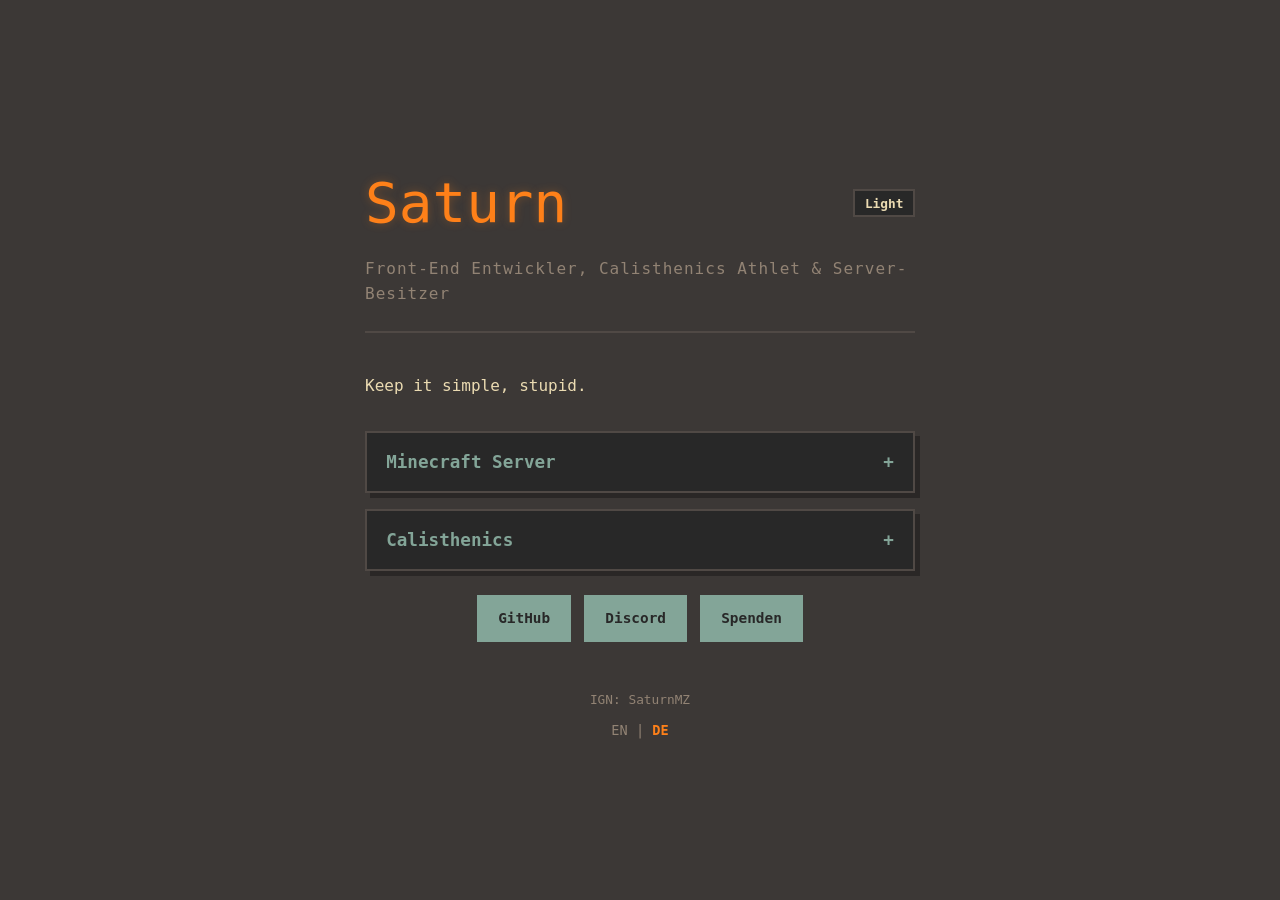
==== index_de.html @ 4aec8201 "Update index_de.html" ====
<!DOCTYPE html>
<html lang="de">
<head>
    <meta charset="UTF-8">
    <meta name="viewport" content="width=device-width, initial-scale=1.0">
    <title>Saturn | Portfolio</title>
    <link rel="stylesheet" href="style.css">
</head>
<body>

    <div class="container">
        <header>
            <div class="top-bar">
                <h1 class="glow">Saturn</h1>
                <button id="theme-btn" class="theme-toggle" onclick="toggleTheme()">Light</button>
            </div>
            <p class="subtitle">Front-End Entwickler, Calisthenics Athlet & Server-Besitzer</p>
        </header>

        <main>
            <section class="about">
                <p>Keep it simple, stupid.</p>
            </section>

            <!-- Erster Button -->
            <div class="expandable-container">
                <button class="expand-btn" onclick="toggleExpand(this)">
                    <span>Minecraft Server</span>
                    <span class="icon">+</span>
                </button>
                <div class="expand-content">
                    <div class="content-inner">
                        <p>Tritt <strong>SchnitzelSMP</strong> bei, einem Community-Survival-Factions-Server für Java & Bedrock.</p>
                        
                        <div class="ip-box">
                            <code>play.schnitzelsmp.eu</code>
                        </div>
                        
                        <p style="margin-bottom: 10px;"><strong>Version:</strong> 26.1.2+</p>
                        <p style="margin-bottom: 10px;"><strong>Über den Server</strong></p>
                        <p style="margin-bottom: 30px;">SchnitzelSMP runs on PaperMC version 26.1.2 but allows for players on newer versions of the game to join thanks to Via Version. We are additionally using a Lifesteal Plugins paired with many custom Enchants to provide an authentic Factions experience. Currently most of our Plugins are configured public Plugins but that will change as soon as we are able to expand our budget & my proficiency in Java improves.</p>
                        <p><strong>Tritt meinem Discord bei oder kontaktiere mich unter support@schnitzelsmp.eu für weitere Informationen.</strong></p>
                        <p class="small">Hinweis: Falls du Verbindungsprobleme hast, stelle sicher, dass dein Client IPv6 unterstützt, oder nutze unsere Proxy-Adresse.</p>
                    </div>
                </div>
            </div>

            <!-- Zweiter Button -->
            <div class="expandable-container">
                <button class="expand-btn" onclick="toggleExpand(this)">
                    <span>Calisthenics</span>
                    <span class="icon">+</span>
                </button>
                <div class="expand-content">
                    <div class="content-inner">
                        <p><strong>Hintergrundgeschichte</strong></p>
                        <p style="margin-bottom: 30px;">Meine Reise in dem Sport, der gemeinhin als Calisthenics oder Street Workout bezeichnet wird, begann ursprünglich im April 2025. Bis zu diesem Zeitpunkt hatte ich zwar schon einfache Dinge wie Liegestütze gemacht, es aber nie besonders ernst genommen. Die Dinge begannen sich jedoch zu ändern, als ich Ende April eine Urlaubsreise nach Portugal machte und in den sozialen Medien ein Video von jemandem sah, der einen Handstand machte. Das spornte mich an, sodass ich durch tägliches Üben innerhalb der nächsten zwei Wochen den Handstand meisterte. Danach strebte ich nach mehr und habe seitdem viele weitere Skills freigeschaltet.</p>
                        <p><strong>Skills</strong></p>
                        <p style="margin-bottom: 30px;">Handstand, Handstand-Liegestütz (Normal, 90 Grad, Klatschen, Archer, Tiger Bent), Half Lay Planche, Deadpress zum Handstand, Full Planche, Full Planche Press, Full Planche Pushup, Einarmiger Klimmzug</p>
                        <p class="small">Wenn du weitere Fragen zu meiner Reise hast, kontaktiere mich bitte auf Discord oder über support@saturndev.de</p>
                    </div>
                </div>
            </div>

            <section class="links">
                <a href="https://github.com" class="link-card" target="_blank" rel="noopener noreferrer">GitHub</a>
                <a href="https://discord.gg" class="link-card" target="_blank" rel="noopener noreferrer">Discord</a>
                <a href="https://schnitzelsmp.eu" class="link-card" target="_blank" rel="noopener noreferrer">Spenden</a>
            </section>
        </main>

        <footer>
            <p>IGN: SaturnMZ</p>
            <!-- Sprachwechsler im Footer (?lang=en Parameter angehängt) -->
            <div class="lang-switcher" style="margin-top: 10px; font-family: inherit; font-size: 0.85rem;">
                <a href="index.html?lang=en" style="color: var(--gray-sub); text-decoration: none;">EN</a> | <span style="color: var(--accent-orange); font-weight: bold;">DE</span>
            </div>
        </footer>
    </div>

    <script src="script.js"></script>
</body>
</html>
---- style.css ----
/* Gruvbox Master-Variablen (Hintergrund getauscht auf Dark1) */
:root {
    --bg-main: #3c3836;       /* Gruvbox Dark1 (Haupt-Hintergrund) */
    --bg-element: #282828;    /* Gruvbox Dark0 (Innere Boxen / Buttons) */
    --bg-border: #504945;     /* Gruvbox Dark2 (Kanten & Rahmen) */
    --fg-text: #ebdbb2;       /* Gruvbox Light1 (Standard Text) */
    --gray-sub: #928374;      /* Gruvbox Grau */
    --accent-blue: #83a598;   /* Gruvbox Blau */
    --accent-orange: #fe8019; /* Gruvbox Orange */
    --accent-yellow: #fabd2f; /* Gruvbox Gelb */
    --accent-green: #b8bb26;  /* Gruvbox Grün */
}

/* Gruvbox Light Mode Überschreibungen */
[data-theme="light"] {
    --bg-main: #ebdbb2;       /* Gruvbox Light1 */
    --bg-element: #fbf1c7;    /* Gruvbox Light0 */
    --bg-border: #d5c4a1;     /* Gruvbox Light2 */
    --fg-text: #282828;       /* Gruvbox Dark0 */
    --gray-sub: #7c6f64;
    --accent-blue: #458588;
    --accent-orange: #d65d0e;
    --accent-yellow: #b8971a;
    --accent-green: #98971a;
}

* {
    margin: 0;
    padding: 0;
    box-sizing: border-box;
}

body {
    background-color: var(--bg-main);
    color: var(--fg-text);
    font-family: 'JetBrains Mono', monospace;
    display: flex;
    justify-content: center;
    align-items: center;
    min-height: 100vh;
    line-height: 1.6;
    padding: 20px;
    transition: background-color 0.2s ease, color 0.2s ease;
}

.container {
    width: 100%;
    max-width: 550px;
    text-align: center;
}

header {
    margin-bottom: 2.5rem;
    border-bottom: 2px solid var(--bg-border);
    padding-bottom: 1.5rem;
}

.top-bar {
    display: flex;
    justify-content: space-between;
    align-items: center;
    margin-bottom: 0.5rem;
}


.glow {
    color: var(--accent-orange);
    font-size: 3.5rem;
    text-shadow: 0 0 10px rgba(254, 128, 25, 0.3);
    margin: 0;
    font-weight: normal;
}

.theme-toggle {
    font-size: 0.8rem;
    padding: 0.3rem 0.6rem;
    background-color: var(--bg-element);
    border: 2px solid var(--bg-border);
    color: var(--fg-text);
    font-family: inherit;
    font-weight: bold;
    cursor: pointer;
    border-radius: 0px;
    transition: all 0.15s ease-in-out;
}

.theme-toggle:hover {
    border-color: var(--accent-blue);
    color: var(--accent-yellow);
    background-color: var(--bg-border);
}

.subtitle {
    color: var(--gray-sub);
    font-size: 1rem;
    letter-spacing: 1px;
    text-align: left;
    margin-top: 0.5rem;
}

.about {
    margin-bottom: 2rem;
    color: var(--fg-text);
    text-align: left;
}

/* Expandable Tab (Harte Kanten & Box-Schatten) */
.expandable-container {
    background-color: var(--bg-element);
    border-radius: 0px;
    overflow: hidden;
    margin-bottom: 1rem;
    border: 2px solid var(--bg-border);
    box-shadow: 5px 5px 0px rgba(0, 0, 0, 0.3);
    transition: border-color 0.2s, background-color 0.2s;
}

.expand-btn {
    width: 100%;
    padding: 1.2rem;
    background: none;
    border: none;
    color: var(--accent-blue);
    font-family: inherit;
    font-size: 1.1rem;
    font-weight: bold;
    cursor: pointer;
    display: flex;
    justify-content: space-between;
    align-items: center;
    transition: background-color 0.2s, color 0.2s;
}

.expand-btn:hover {
    background-color: var(--bg-border);
    color: var(--accent-yellow);
}

.expand-content {
    max-height: 0;
    overflow: hidden;
    transition: max-height 0.4s cubic-bezier(0, 1, 0, 1);
    background-color: var(--bg-main);
}

.content-inner {
    padding: 1.5rem;
    text-align: left;
    border-top: 2px solid var(--bg-border);
}

/* IP-Box (Harte Kanten) */
.ip-box {
    background-color: var(--bg-element);
    padding: 0.8rem;
    border-radius: 0px;
    margin: 1.2rem 0;
    text-align: center;
    border: 2px solid var(--accent-blue);
}

.ip-box code {
    color: var(--accent-green);
    font-size: 1.1rem;
}

/* Links (Harte Kanten & Block-Verschiebung) */
.links {
    display: flex;
    gap: 0.8rem;
    justify-content: center;
    flex-wrap: wrap;
    margin-top: 1.5rem;
}

.link-card {
    text-decoration: none;
    color: var(--bg-element);
    background-color: var(--accent-blue);
    padding: 0.6rem 1.2rem;
    border-radius: 0px;
    font-weight: bold;
    font-size: 0.9rem;
    border: 2px solid transparent;
    transition: all 0.15s ease-in-out;
}

.link-card:hover {
    transform: translate(-2px, -2px);
    background-color: var(--accent-yellow);
    box-shadow: 4px 4px 0px var(--accent-orange);
}

footer {
    margin-top: 3rem;
    font-size: 0.8rem;
    color: var(--gray-sub);
}

.small {
    font-size: 0.75rem;
    color: var(--gray-sub);
    margin-top: 10px;
}
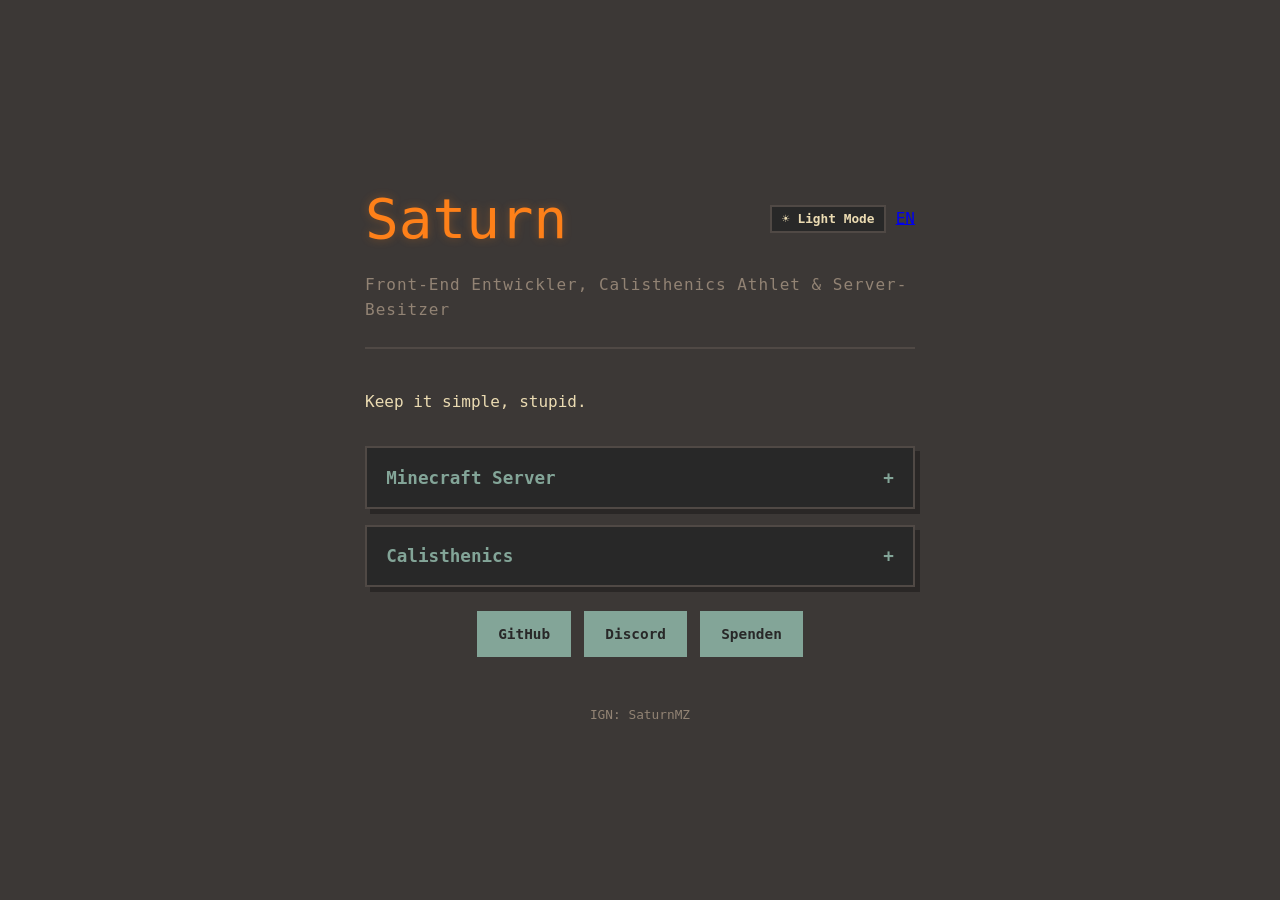
==== commit a5ee243d: "Update index_de.html" ====
--- a/index_de.html
+++ b/index_de.html
@@ -12,7 +12,10 @@
         <header>
             <div class="top-bar">
                 <h1 class="glow">Saturn</h1>
-                <button id="theme-btn" class="theme-toggle" onclick="toggleTheme()">Light</button>
+                <div class="header-controls">
+                    <button id="theme-btn" class="theme-toggle">☀️ Light Mode</button>
+                    <a href="index.html?lang=en" class="lang-btn">EN</a>
+                </div>
             </div>
             <p class="subtitle">Front-End Entwickler, Calisthenics Athlet & Server-Besitzer</p>
         </header>
@@ -38,7 +41,7 @@
                         
                         <p style="margin-bottom: 10px;"><strong>Version:</strong> 26.1.2+</p>
                         <p style="margin-bottom: 10px;"><strong>Über den Server</strong></p>
-                        <p style="margin-bottom: 30px;">SchnitzelSMP runs on PaperMC version 26.1.2 but allows for players on newer versions of the game to join thanks to Via Version. We are additionally using a Lifesteal Plugins paired with many custom Enchants to provide an authentic Factions experience. Currently most of our Plugins are configured public Plugins but that will change as soon as we are able to expand our budget & my proficiency in Java improves.</p>
+                        <p style="margin-bottom: 30px;">SchnitzelSMP läuft auf der PaperMC-Version 26.1.2, erlaubt es aber Spielern auf neueren Versionen des Spiels beizutreten – dank ViaVersion. Zusätzlich nutzen wir ein Lifesteal-Plugin gepaart mit vielen maßgeschneiderten Enchants, um ein authentisches Factions-Erlebnis zu bieten. Derzeit sind die meisten unserer Plugins öffentlich konfiguriert. Das wird sich jedoch ändern, sobald wir unser Budget erweitern können und sich meine Kenntnisse in Java verbessern.</p>
                         <p><strong>Tritt meinem Discord bei oder kontaktiere mich unter support@schnitzelsmp.eu für weitere Informationen.</strong></p>
                         <p class="small">Hinweis: Falls du Verbindungsprobleme hast, stelle sicher, dass dein Client IPv6 unterstützt, oder nutze unsere Proxy-Adresse.</p>
                     </div>
@@ -71,10 +74,6 @@
 
         <footer>
             <p>IGN: SaturnMZ</p>
-            <!-- Sprachwechsler im Footer (?lang=en Parameter angehängt) -->
-            <div class="lang-switcher" style="margin-top: 10px; font-family: inherit; font-size: 0.85rem;">
-                <a href="index.html?lang=en" style="color: var(--gray-sub); text-decoration: none;">EN</a> | <span style="color: var(--accent-orange); font-weight: bold;">DE</span>
-            </div>
         </footer>
     </div>
 
--- a/style.css
+++ b/style.css
@@ -201,4 +201,9 @@
     font-size: 0.75rem;
     color: var(--gray-sub);
     margin-top: 10px;
-}
+
+.lang-switcher a:hover {
+    color: var(--accent-yellow) !important;
+}
+
+}
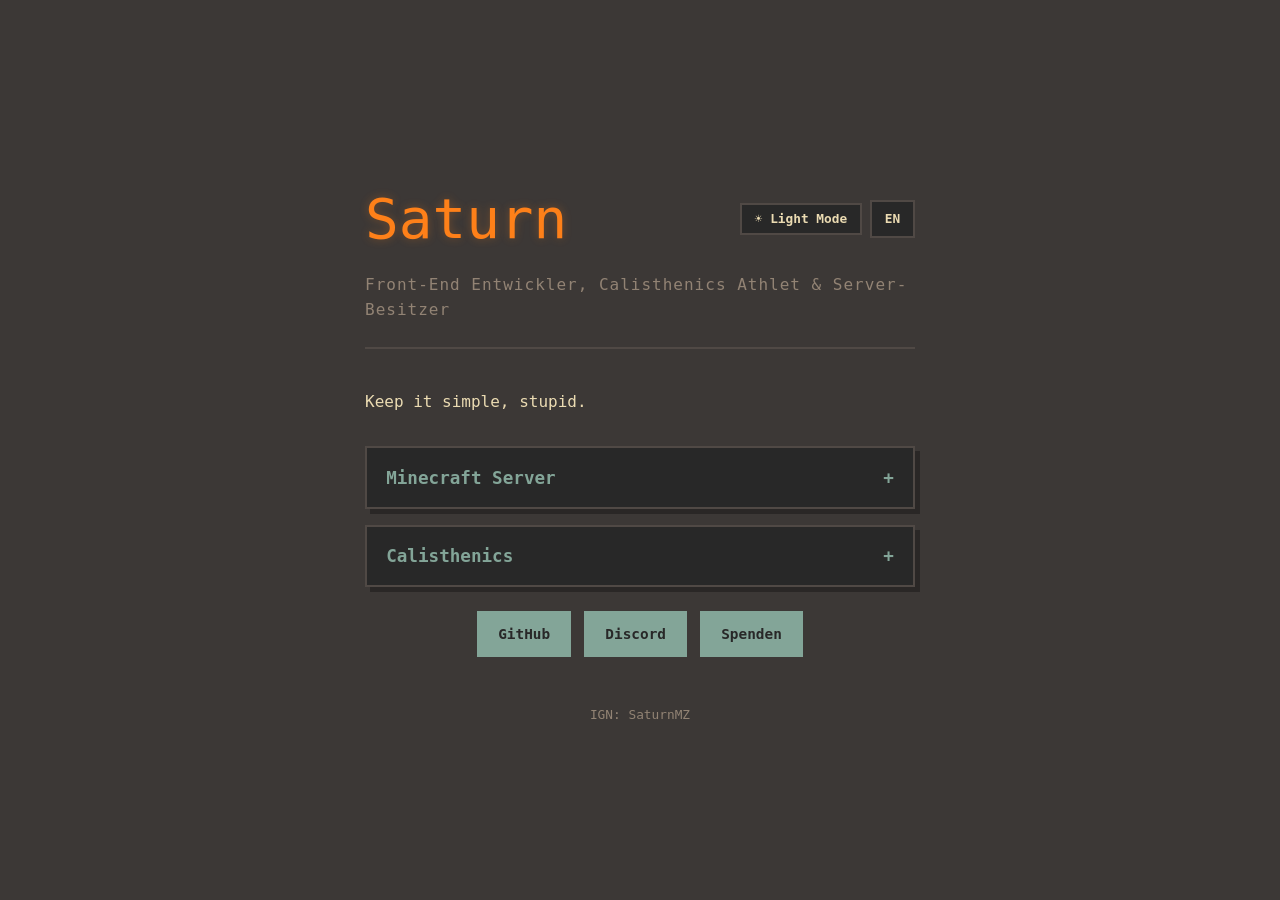
==== commit 5ba53949: "Update index_de.html" ====
--- a/index_de.html
+++ b/index_de.html
@@ -14,6 +14,7 @@
                 <h1 class="glow">Saturn</h1>
                 <div class="header-controls">
                     <button id="theme-btn" class="theme-toggle">☀️ Light Mode</button>
+                    <!-- Schaltknopf zur englischen Version (jetzt ebenfalls oben) -->
                     <a href="index.html?lang=en" class="lang-btn">EN</a>
                 </div>
             </div>
--- a/style.css
+++ b/style.css
@@ -202,8 +202,54 @@
     color: var(--gray-sub);
     margin-top: 10px;
 
-.lang-switcher a:hover {
-    color: var(--accent-yellow) !important;
-}
-
-}
+}
+
+/* Container für die Controls rechts */
+.header-controls {
+    display: flex;
+    gap: 0.5rem;
+    align-items: center;
+}
+
+/* Vollständiges Design für den Theme-Umschalter */
+.theme-toggle {
+    font-size: 0.8rem;
+    padding: 0.4rem 0.8rem;
+    background-color: var(--bg-element);
+    border: 2px solid var(--bg-border);
+    color: var(--fg-text);
+    font-family: inherit;
+    font-weight: bold;
+    cursor: pointer;
+    border-radius: 0px;
+    transition: all 0.15s ease-in-out;
+}
+
+.theme-toggle:hover {
+    border-color: var(--accent-blue);
+    color: var(--accent-yellow);
+    background-color: var(--bg-border);
+}
+
+/* Gleicher harter Stil für den Sprachwähler-Button */
+.lang-btn {
+    font-size: 0.8rem;
+    padding: 0.4rem 0.8rem;
+    background-color: var(--bg-element);
+    border: 2px solid var(--bg-border);
+    color: var(--fg-text);
+    font-family: inherit;
+    font-weight: bold;
+    text-decoration: none;
+    cursor: pointer;
+    border-radius: 0px;
+    display: inline-block;
+    transition: all 0.15s ease-in-out;
+}
+
+.lang-btn:hover {
+    border-color: var(--accent-blue);
+    color: var(--accent-yellow);
+    background-color: var(--bg-border);
+}
+
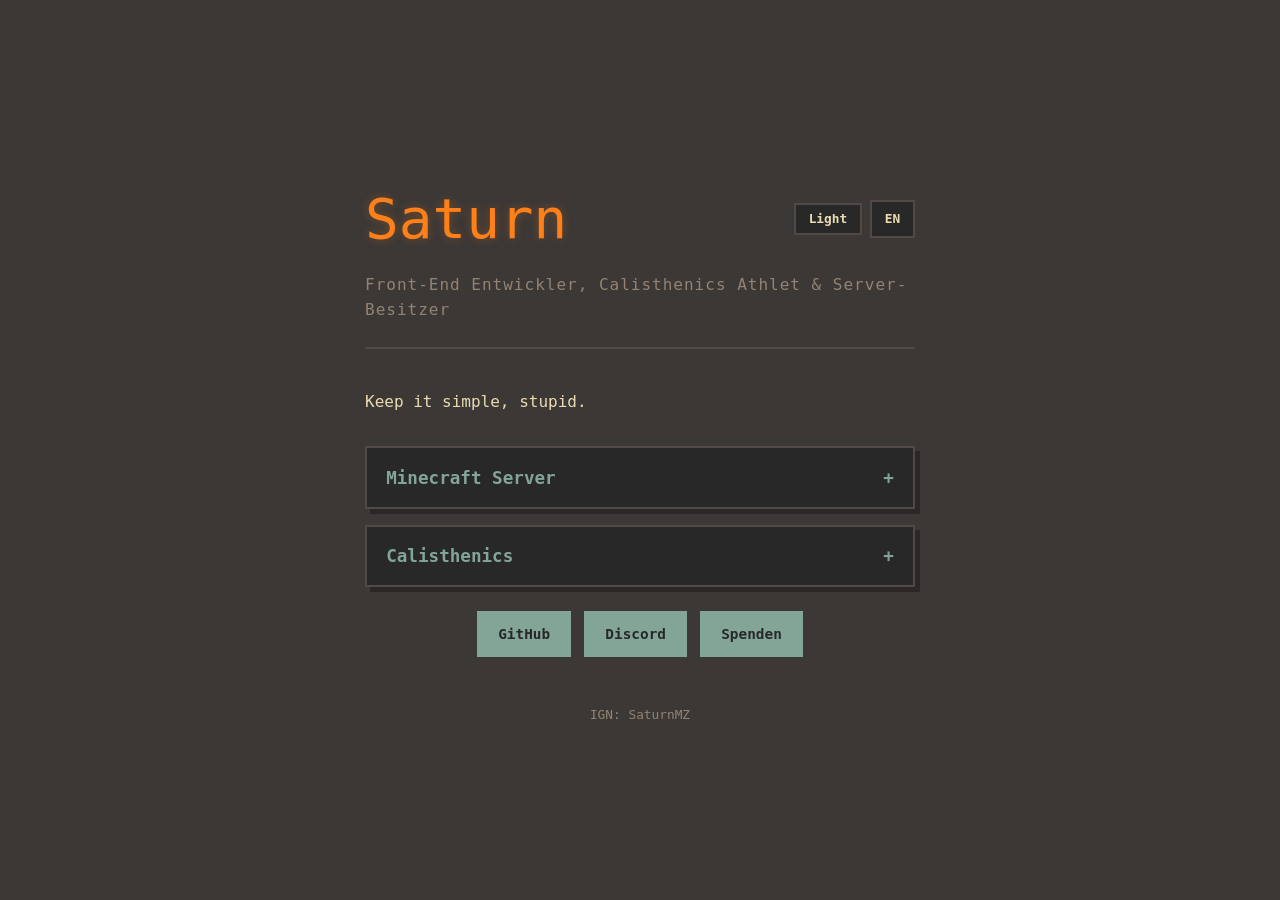
==== commit f3191ad3: "Update index_de.html" ====
--- a/index_de.html
+++ b/index_de.html
@@ -13,7 +13,7 @@
             <div class="top-bar">
                 <h1 class="glow">Saturn</h1>
                 <div class="header-controls">
-                    <button id="theme-btn" class="theme-toggle">☀️ Light Mode</button>
+                    <button id="theme-btn" class="theme-toggle">Light</button>
                     <!-- Schaltknopf zur englischen Version (jetzt ebenfalls oben) -->
                     <a href="index.html?lang=en" class="lang-btn">EN</a>
                 </div>
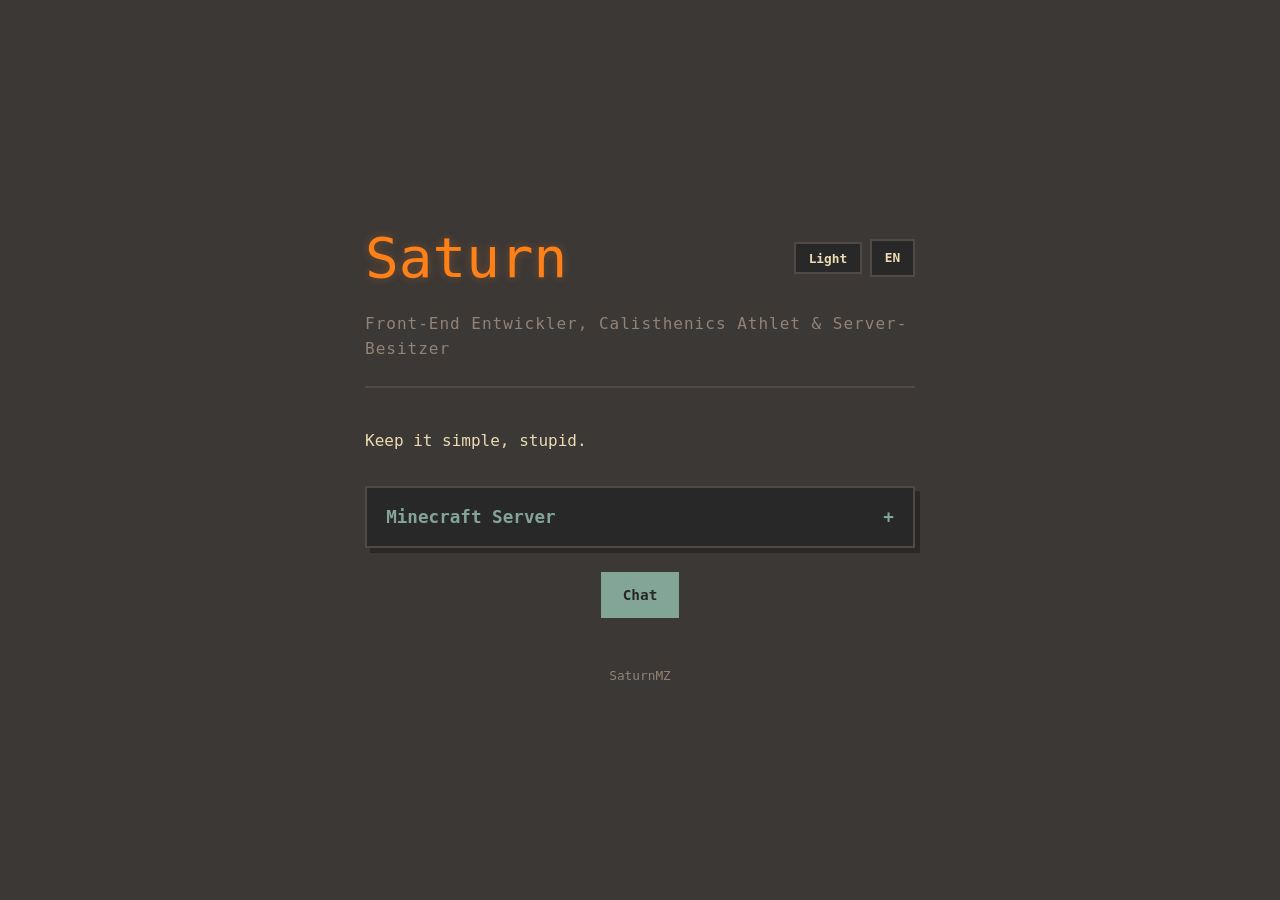
==== commit b7caba54: "Update index_de.html" ====
--- a/index_de.html
+++ b/index_de.html
@@ -50,7 +50,7 @@
             </div>
 
             <!-- Zweiter Button -->
-            <div class="expandable-container">
+            <!--<div class="expandable-container">
                 <button class="expand-btn" onclick="toggleExpand(this)">
                     <span>Calisthenics</span>
                     <span class="icon">+</span>
@@ -64,17 +64,15 @@
                         <p class="small">Wenn du weitere Fragen zu meiner Reise hast, kontaktiere mich bitte auf Discord oder über support@saturndev.de</p>
                     </div>
                 </div>
-            </div>
+            </div>-->
 
             <section class="links">
-                <a href="https://github.com" class="link-card" target="_blank" rel="noopener noreferrer">GitHub</a>
-                <a href="https://discord.gg" class="link-card" target="_blank" rel="noopener noreferrer">Discord</a>
-                <a href="https://schnitzelsmp.eu" class="link-card" target="_blank" rel="noopener noreferrer">Spenden</a>
+                <a href="https://chat.saturndev.de" class="link-card" target="_blank" rel="noopener noreferrer">Chat</a>
             </section>
         </main>
 
         <footer>
-            <p>IGN: SaturnMZ</p>
+            <p>SaturnMZ</p>
         </footer>
     </div>
 
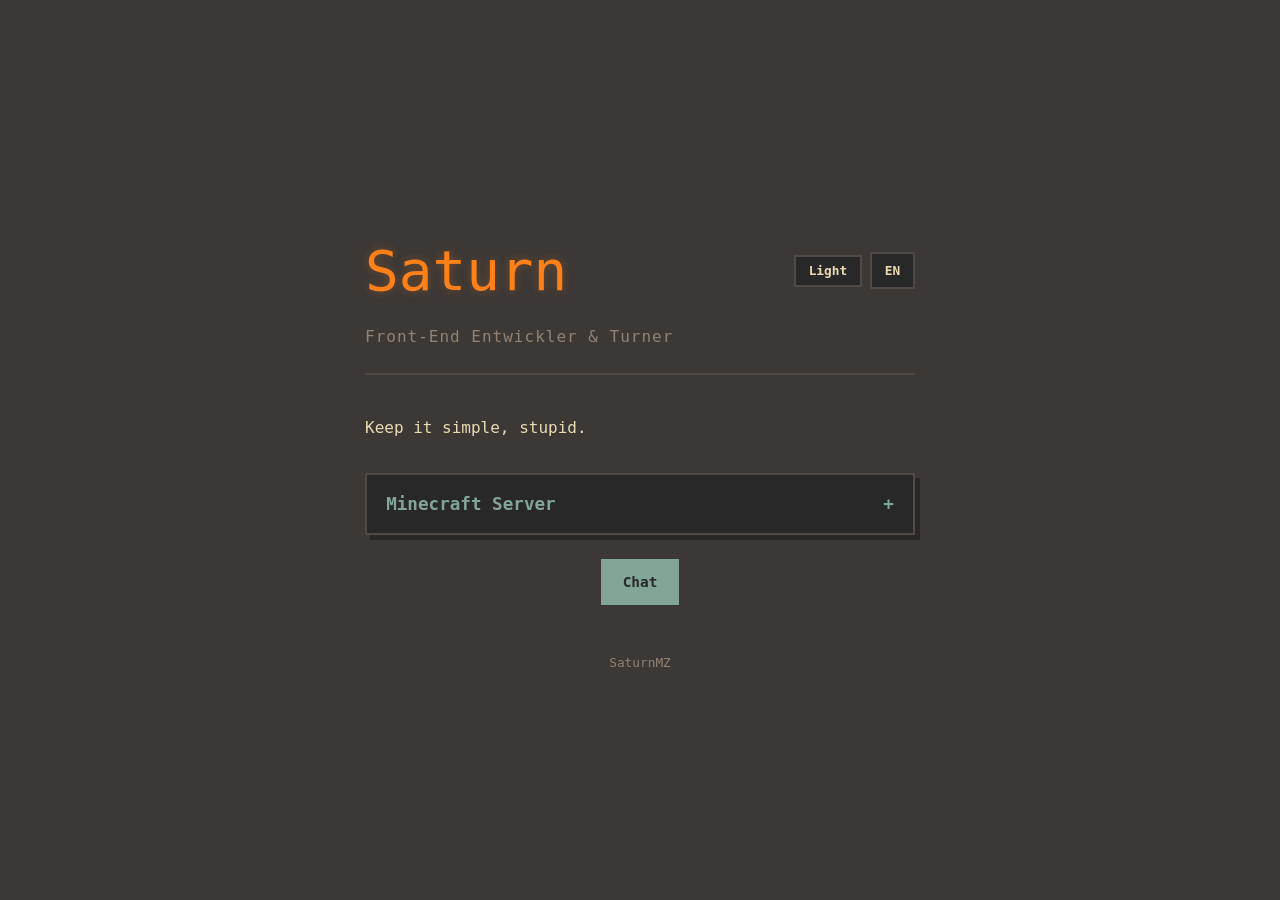
==== commit e94df49a: "Update subtitle in index_de.html" ====
--- a/index_de.html
+++ b/index_de.html
@@ -18,7 +18,7 @@
                     <a href="index.html?lang=en" class="lang-btn">EN</a>
                 </div>
             </div>
-            <p class="subtitle">Front-End Entwickler, Calisthenics Athlet & Server-Besitzer</p>
+            <p class="subtitle">Front-End Entwickler & Turner</p>
         </header>
 
         <main>
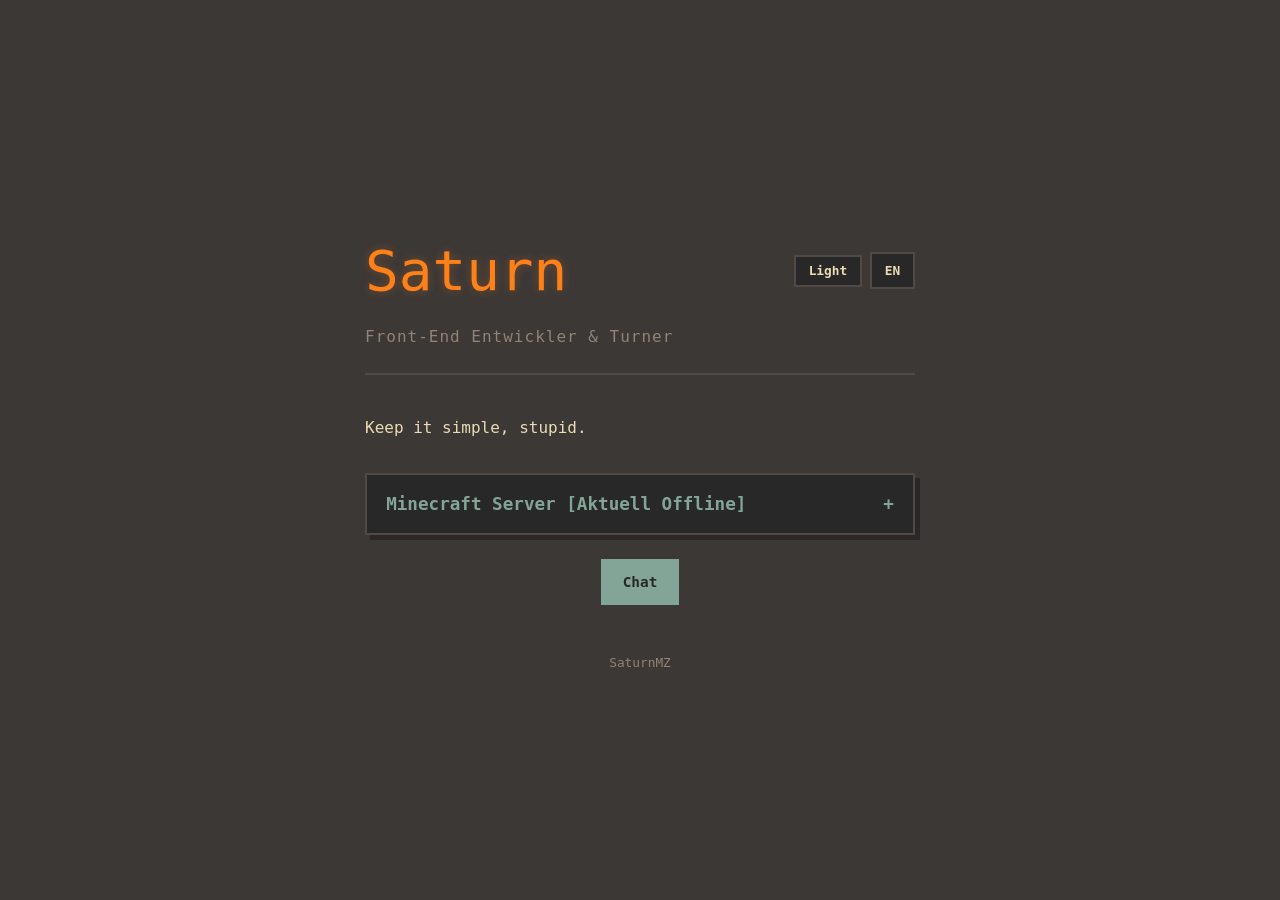
==== commit d1163d3c: "Update index_de.html" ====
--- a/index_de.html
+++ b/index_de.html
@@ -29,7 +29,7 @@
             <!-- Erster Button -->
             <div class="expandable-container">
                 <button class="expand-btn" onclick="toggleExpand(this)">
-                    <span>Minecraft Server</span>
+                    <span>Minecraft Server [Aktuell Offline]</span>
                     <span class="icon">+</span>
                 </button>
                 <div class="expand-content">
